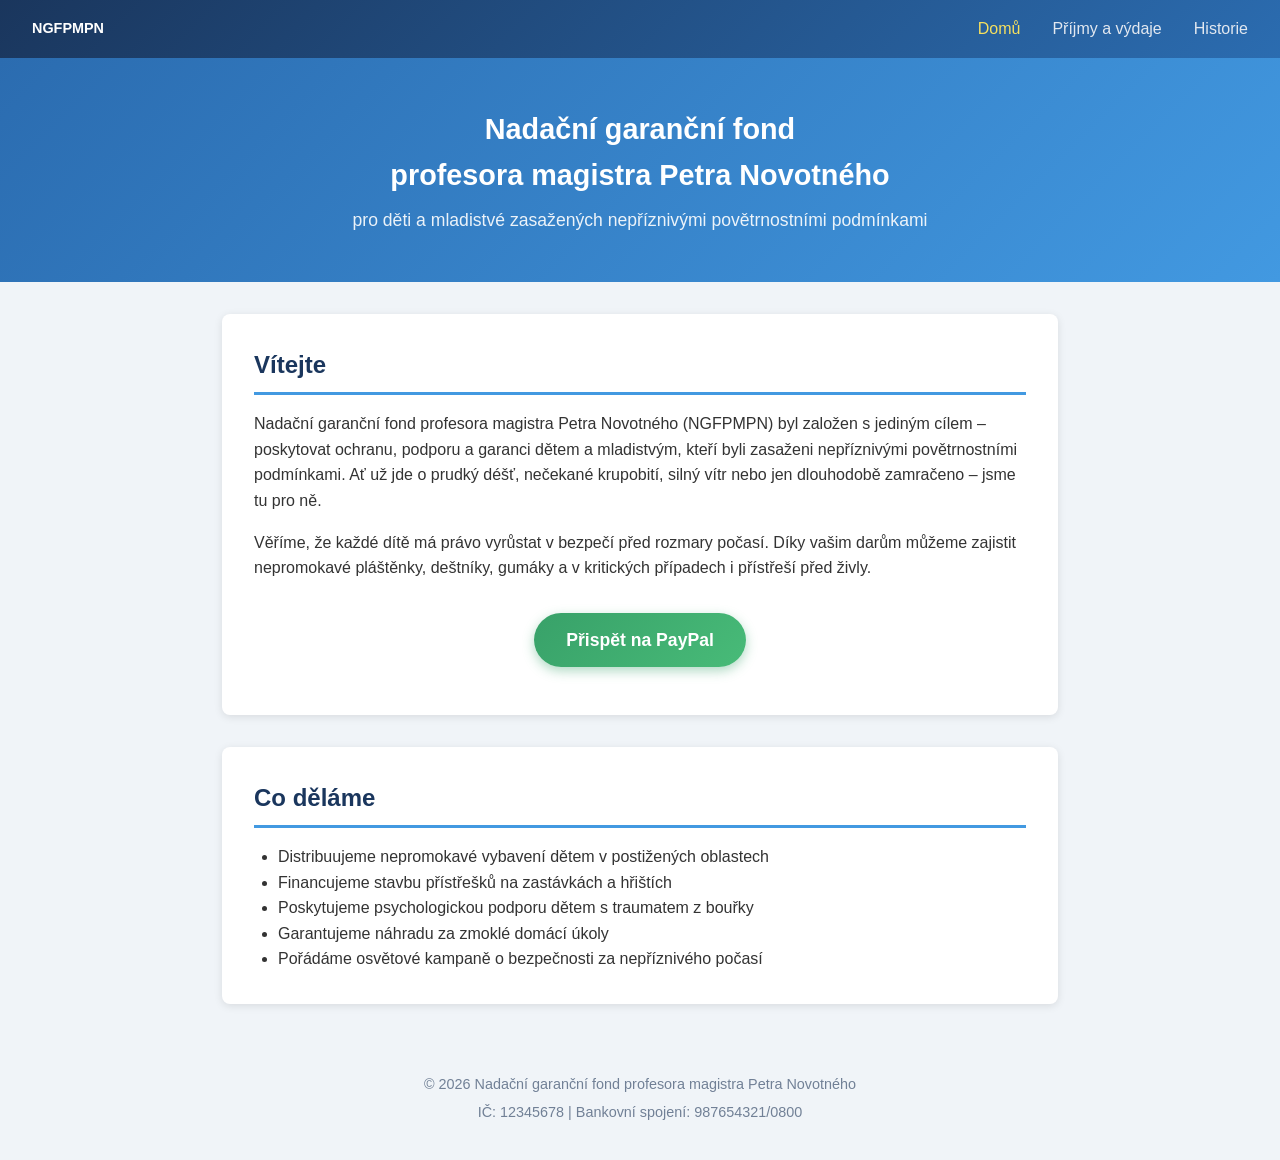
==== index.html @ 6a0fbd6d "first commit" ====
<!DOCTYPE html>
<html lang="cs">
<head>
    <meta charset="UTF-8">
    <meta name="viewport" content="width=device-width, initial-scale=1.0">
    <title>NGFPMPN – Nadační garanční fond prof. magistra Petra Novotného</title>
    <link rel="stylesheet" href="styles.css">
</head>
<body>
    <nav>
        <div class="logo">NGFPMPN</div>
        <ul>
            <li><a href="index.html" class="active">Domů</a></li>
            <li><a href="prijmy.html">Příjmy a výdaje</a></li>
            <li><a href="historie.html">Historie</a></li>
        </ul>
    </nav>

    <div class="banner">
        <h1>Nadační garanční fond<br>profesora magistra Petra Novotného</h1>
        <p>pro děti a mladistvé zasažených nepříznivými povětrnostními podmínkami</p>
    </div>

    <div class="content">
        <div class="card">
            <h2>Vítejte</h2>
            <p>
                Nadační garanční fond profesora magistra Petra Novotného (NGFPMPN) byl založen s jediným cílem –
                poskytovat ochranu, podporu a garanci dětem a mladistvým, kteří byli zasaženi nepříznivými
                povětrnostními podmínkami. Ať už jde o prudký déšť, nečekané krupobití, silný vítr nebo
                jen dlouhodobě zamračeno – jsme tu pro ně.
            </p>
            <p>
                Věříme, že každé dítě má právo vyrůstat v bezpečí před rozmary počasí. Díky vašim darům
                můžeme zajistit nepromokavé pláštěnky, deštníky, gumáky a v kritických případech i
                přístřeší před živly.
            </p>
            <p style="text-align: center; margin-top: 2rem;">
                <a href="https://www.paypal.com/donate" target="_blank" class="btn">Přispět na PayPal</a>
            </p>
        </div>

        <div class="card">
            <h2>Co děláme</h2>
            <ul style="margin-left: 1.5rem;">
                <li>Distribuujeme nepromokavé vybavení dětem v postižených oblastech</li>
                <li>Financujeme stavbu přístřešků na zastávkách a hřištích</li>
                <li>Poskytujeme psychologickou podporu dětem s traumatem z bouřky</li>
                <li>Garantujeme náhradu za zmoklé domácí úkoly</li>
                <li>Pořádáme osvětové kampaně o bezpečnosti za nepříznivého počasí</li>
            </ul>
        </div>
    </div>

    <footer>
        <p>&copy; 2026 Nadační garanční fond profesora magistra Petra Novotného</p>
        <p>IČ: 12345678 | Bankovní spojení: 987654321/0800</p>
    </footer>
</body>
</html>
---- styles.css ----
* {
    margin: 0;
    padding: 0;
    box-sizing: border-box;
}

body {
    font-family: 'Segoe UI', Tahoma, Geneva, Verdana, sans-serif;
    background: #f0f4f8;
    color: #333;
    line-height: 1.6;
}

nav {
    background: linear-gradient(135deg, #1a365d, #2b6cb0);
    padding: 1rem 2rem;
    display: flex;
    justify-content: space-between;
    align-items: center;
    box-shadow: 0 2px 10px rgba(0,0,0,0.2);
}

nav .logo {
    color: #fff;
    font-size: 0.9rem;
    font-weight: 700;
    max-width: 400px;
}

nav ul {
    list-style: none;
    display: flex;
    gap: 2rem;
}

nav ul li a {
    color: #e2e8f0;
    text-decoration: none;
    font-weight: 500;
    transition: color 0.2s;
}

nav ul li a:hover,
nav ul li a.active {
    color: #f6e05e;
}

.banner {
    background: linear-gradient(135deg, #2b6cb0, #4299e1);
    color: #fff;
    padding: 3rem 2rem;
    text-align: center;
}

.banner h1 {
    font-size: 1.8rem;
    margin-bottom: 0.5rem;
}

.banner p {
    font-size: 1.1rem;
    opacity: 0.9;
}

.content {
    max-width: 900px;
    margin: 2rem auto;
    padding: 0 2rem;
}

.card {
    background: #fff;
    border-radius: 8px;
    padding: 2rem;
    box-shadow: 0 2px 8px rgba(0,0,0,0.1);
    margin-bottom: 2rem;
}

.card h2 {
    color: #1a365d;
    margin-bottom: 1rem;
    border-bottom: 3px solid #4299e1;
    padding-bottom: 0.5rem;
}

.card p {
    margin-bottom: 1rem;
}

.btn {
    display: inline-block;
    background: linear-gradient(135deg, #38a169, #48bb78);
    color: #fff;
    padding: 0.8rem 2rem;
    border-radius: 50px;
    text-decoration: none;
    font-weight: 700;
    font-size: 1.1rem;
    transition: transform 0.2s, box-shadow 0.2s;
    box-shadow: 0 4px 12px rgba(56, 161, 105, 0.4);
}

.btn:hover {
    transform: translateY(-2px);
    box-shadow: 0 6px 20px rgba(56, 161, 105, 0.5);
}

table {
    width: 100%;
    border-collapse: collapse;
    margin: 1rem 0;
}

table th,
table td {
    padding: 0.75rem 1rem;
    text-align: left;
    border-bottom: 1px solid #e2e8f0;
}

table th {
    background: #edf2f7;
    color: #1a365d;
    font-weight: 600;
}

table tr:hover {
    background: #f7fafc;
}

.amount-positive {
    color: #38a169;
    font-weight: 600;
}

.amount-negative {
    color: #e53e3e;
    font-weight: 600;
}

footer {
    text-align: center;
    padding: 2rem;
    color: #718096;
    font-size: 0.9rem;
}

footer p {
    margin: 0.3rem 0;
}
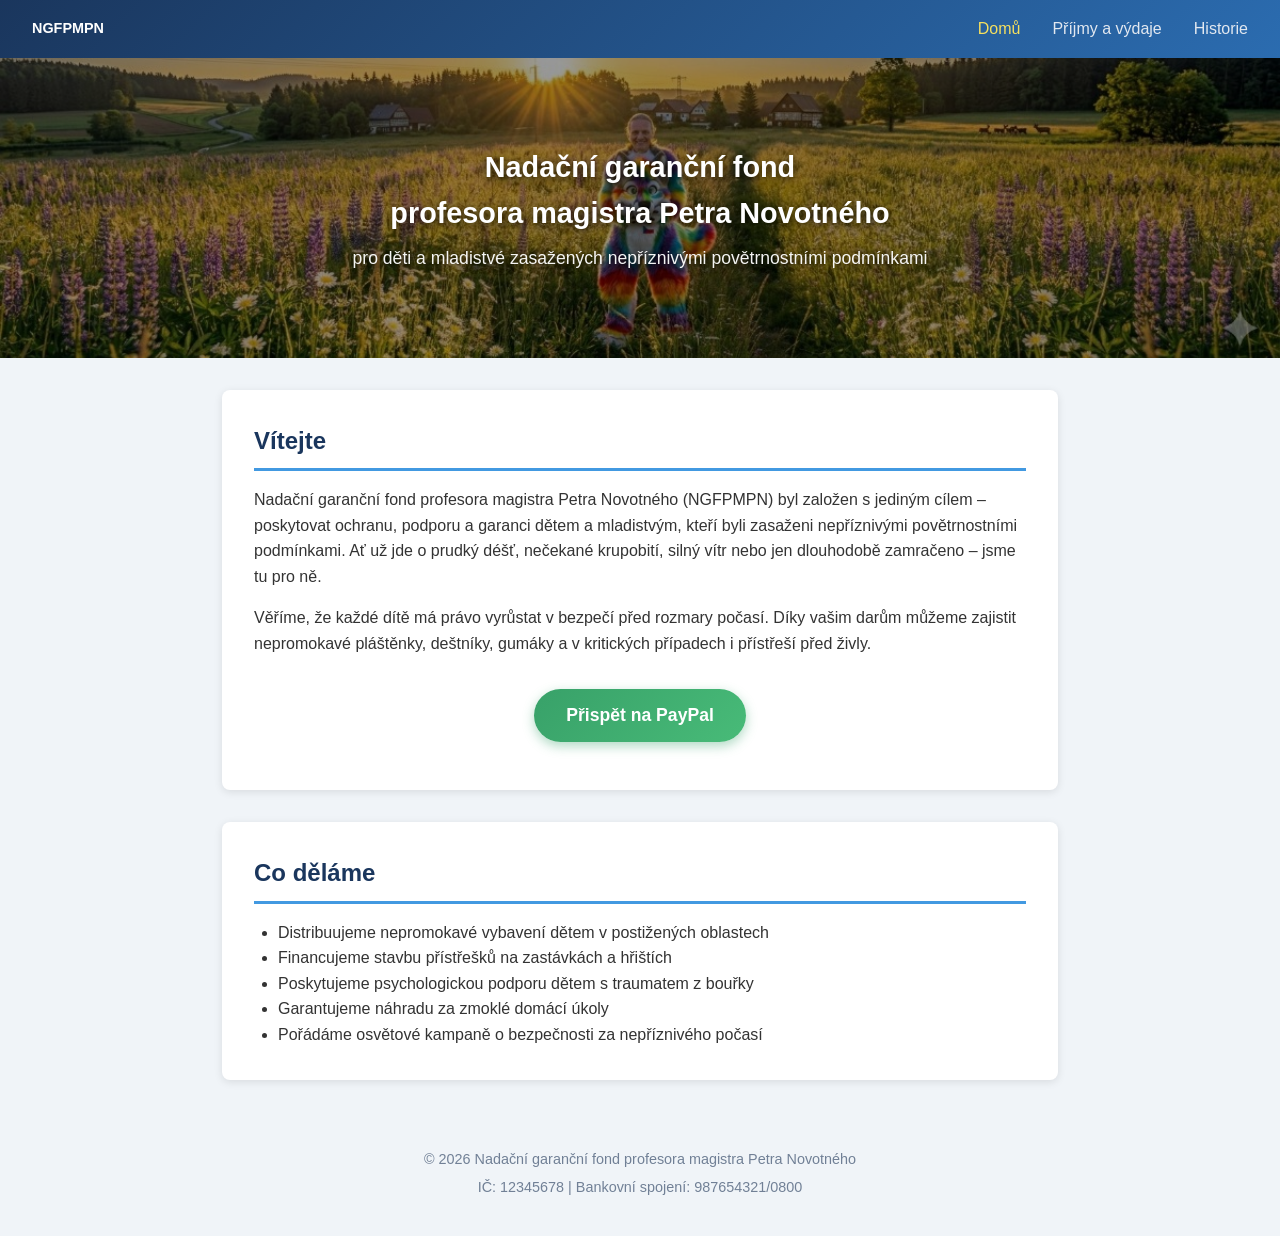
==== commit 500fc8bd: "init content management and local storage for NGFPMPN" ====
--- a/index.html
+++ b/index.html
@@ -8,7 +8,7 @@
 </head>
 <body>
     <nav>
-        <div class="logo">NGFPMPN</div>
+        <div class="logo" data-content="logo">NGFPMPN</div>
         <ul>
             <li><a href="index.html" class="active">Domů</a></li>
             <li><a href="prijmy.html">Příjmy a výdaje</a></li>
@@ -17,32 +17,28 @@
     </nav>
 
     <div class="banner">
-        <h1>Nadační garanční fond<br>profesora magistra Petra Novotného</h1>
-        <p>pro děti a mladistvé zasažených nepříznivými povětrnostními podmínkami</p>
+        <img src="banner.jpg" alt="Nadační garanční fond Petra Novotného" width="1200" height="300">
+        <div class="banner-text">
+            <h1>Nadační garanční fond<br>profesora magistra Petra Novotného</h1>
+            <p>pro děti a mladistvé zasažených nepříznivými povětrnostními podmínkami</p>
+        </div>
     </div>
 
     <div class="content">
         <div class="card">
-            <h2>Vítejte</h2>
-            <p>
-                Nadační garanční fond profesora magistra Petra Novotného (NGFPMPN) byl založen s jediným cílem –
-                poskytovat ochranu, podporu a garanci dětem a mladistvým, kteří byli zasaženi nepříznivými
-                povětrnostními podmínkami. Ať už jde o prudký déšť, nečekané krupobití, silný vítr nebo
-                jen dlouhodobě zamračeno – jsme tu pro ně.
-            </p>
-            <p>
-                Věříme, že každé dítě má právo vyrůstat v bezpečí před rozmary počasí. Díky vašim darům
-                můžeme zajistit nepromokavé pláštěnky, deštníky, gumáky a v kritických případech i
-                přístřeší před živly.
-            </p>
+            <h2 id="welcome-title">Vítejte</h2>
+            <div id="welcome-paragraphs">
+                <p>Nadační garanční fond profesora magistra Petra Novotného (NGFPMPN) byl založen s jediným cílem – poskytovat ochranu, podporu a garanci dětem a mladistvým, kteří byli zasaženi nepříznivými povětrnostními podmínkami. Ať už jde o prudký déšť, nečekané krupobití, silný vítr nebo jen dlouhodobě zamračeno – jsme tu pro ně.</p>
+                <p>Věříme, že každé dítě má právo vyrůstat v bezpečí před rozmary počasí. Díky vašim darům můžeme zajistit nepromokavé pláštěnky, deštníky, gumáky a v kritických případech i přístřeší před živly.</p>
+            </div>
             <p style="text-align: center; margin-top: 2rem;">
-                <a href="https://www.paypal.com/donate" target="_blank" class="btn">Přispět na PayPal</a>
+                <a href="https://www.paypal.com/donate" target="_blank" class="btn" data-content="paypal">Přispět na PayPal</a>
             </p>
         </div>
 
         <div class="card">
-            <h2>Co děláme</h2>
-            <ul style="margin-left: 1.5rem;">
+            <h2 id="whatwedo-title">Co děláme</h2>
+            <ul style="margin-left: 1.5rem;" id="whatwedo-items">
                 <li>Distribuujeme nepromokavé vybavení dětem v postižených oblastech</li>
                 <li>Financujeme stavbu přístřešků na zastávkách a hřištích</li>
                 <li>Poskytujeme psychologickou podporu dětem s traumatem z bouřky</li>
@@ -53,8 +49,10 @@
     </div>
 
     <footer>
-        <p>&copy; 2026 Nadační garanční fond profesora magistra Petra Novotného</p>
-        <p>IČ: 12345678 | Bankovní spojení: 987654321/0800</p>
+        <p>&copy; 2026 <span data-content="foundation-name">Nadační garanční fond profesora magistra Petra Novotného</span></p>
+        <p><span data-content="ic">IČ: 12345678</span> | <span data-content="bank">Bankovní spojení: 987654321/0800</span></p>
     </footer>
+
+    <script src="content.js"></script>
 </body>
 </html>
--- a/styles.css
+++ b/styles.css
@@ -46,20 +46,49 @@
 }
 
 .banner {
+    position: relative;
+    width: 100%;
+    height: 300px;
+    overflow: hidden;
     background: linear-gradient(135deg, #2b6cb0, #4299e1);
-    color: #fff;
-    padding: 3rem 2rem;
-    text-align: center;
 }
 
-.banner h1 {
+.banner::after {
+    content: '';
+    position: absolute;
+    inset: 0;
+    background: rgba(0, 0, 0, 0.4);
+    z-index: 1;
+    pointer-events: none;
+}
+
+.banner img {
+    width: 100%;
+    height: 100%;
+    object-fit: cover;
+    display: block;
+}
+
+.banner .banner-text {
+    position: absolute;
+    top: 50%;
+    left: 50%;
+    transform: translate(-50%, -50%);
+    text-align: center;
+    color: #fff;
+    text-shadow: 0 2px 8px rgba(0, 0, 0, 0.8);
+    width: 90%;
+    z-index: 2;
+}
+
+.banner .banner-text h1 {
     font-size: 1.8rem;
     margin-bottom: 0.5rem;
 }
 
-.banner p {
+.banner .banner-text p {
     font-size: 1.1rem;
-    opacity: 0.9;
+    opacity: 0.95;
 }
 
 .content {
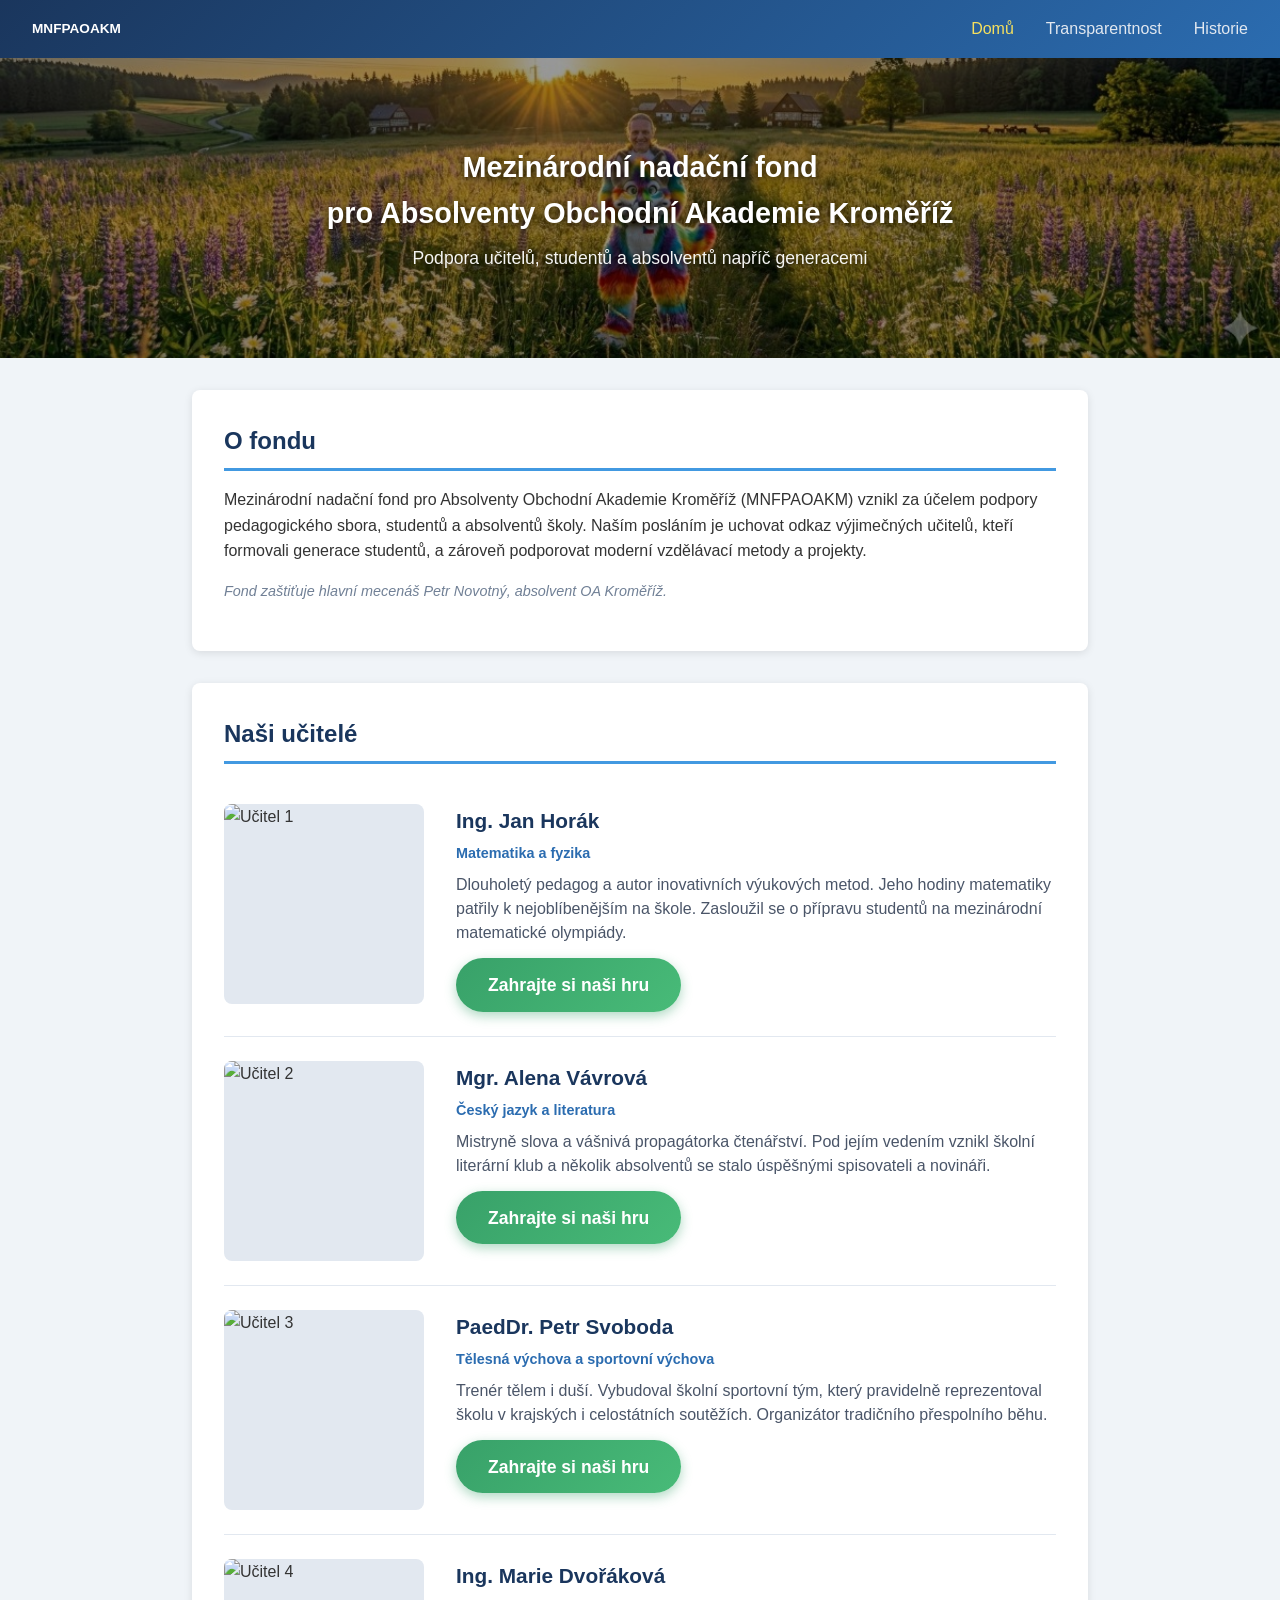
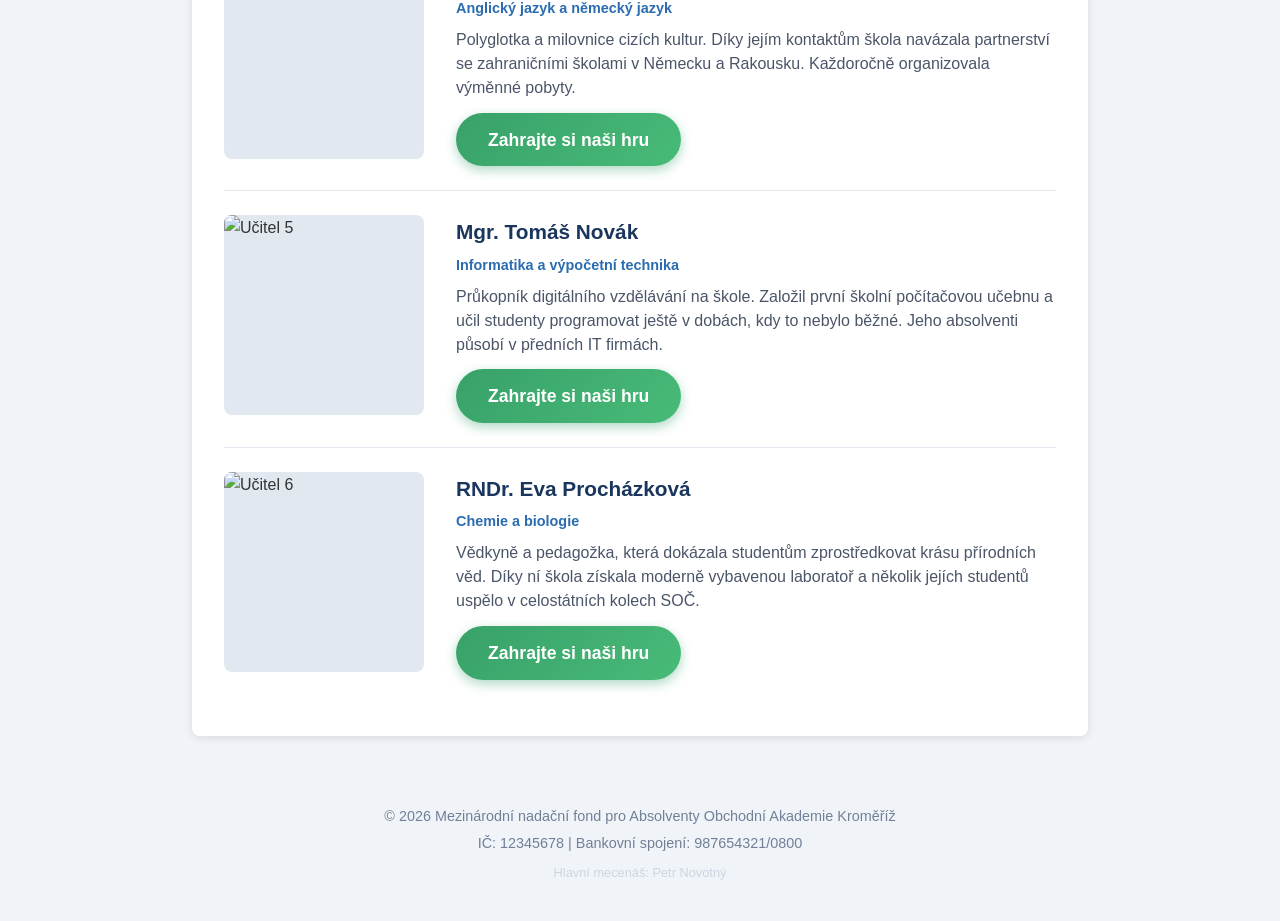
==== commit a8838a77: "Refactor website content and structure for MNFPAOAKM" ====
--- a/index.html
+++ b/index.html
@@ -3,56 +3,115 @@
 <head>
     <meta charset="UTF-8">
     <meta name="viewport" content="width=device-width, initial-scale=1.0">
-    <title>NGFPMPN – Nadační garanční fond prof. magistra Petra Novotného</title>
+    <title>MNFPAOAKM – Mezinárodní nadační fond pro Absolventy OA Kroměříž</title>
     <link rel="stylesheet" href="styles.css">
 </head>
 <body>
     <nav>
-        <div class="logo" data-content="logo">NGFPMPN</div>
+        <div class="logo">MNFPAOAKM</div>
         <ul>
             <li><a href="index.html" class="active">Domů</a></li>
-            <li><a href="prijmy.html">Příjmy a výdaje</a></li>
+            <li><a href="prijmy.html">Transparentnost</a></li>
             <li><a href="historie.html">Historie</a></li>
         </ul>
     </nav>
 
     <div class="banner">
-        <img src="banner.jpg" alt="Nadační garanční fond Petra Novotného" width="1200" height="300">
+        <img src="banner.jpg" alt="MNFPAOAKM" width="1200" height="300">
         <div class="banner-text">
-            <h1>Nadační garanční fond<br>profesora magistra Petra Novotného</h1>
-            <p>pro děti a mladistvé zasažených nepříznivými povětrnostními podmínkami</p>
+            <h1>Mezinárodní nadační fond<br>pro Absolventy Obchodní Akademie Kroměříž</h1>
+            <p>Podpora učitelů, studentů a absolventů napříč generacemi</p>
         </div>
     </div>
 
     <div class="content">
         <div class="card">
-            <h2 id="welcome-title">Vítejte</h2>
-            <div id="welcome-paragraphs">
-                <p>Nadační garanční fond profesora magistra Petra Novotného (NGFPMPN) byl založen s jediným cílem – poskytovat ochranu, podporu a garanci dětem a mladistvým, kteří byli zasaženi nepříznivými povětrnostními podmínkami. Ať už jde o prudký déšť, nečekané krupobití, silný vítr nebo jen dlouhodobě zamračeno – jsme tu pro ně.</p>
-                <p>Věříme, že každé dítě má právo vyrůstat v bezpečí před rozmary počasí. Díky vašim darům můžeme zajistit nepromokavé pláštěnky, deštníky, gumáky a v kritických případech i přístřeší před živly.</p>
-            </div>
-            <p style="text-align: center; margin-top: 2rem;">
-                <a href="https://www.paypal.com/donate" target="_blank" class="btn" data-content="paypal">Přispět na PayPal</a>
-            </p>
+            <h2>O fondu</h2>
+            <p>Mezinárodní nadační fond pro Absolventy Obchodní Akademie Kroměříž (MNFPAOAKM) vznikl za účelem podpory pedagogického sbora, studentů a absolventů školy. Naším posláním je uchovat odkaz výjimečných učitelů, kteří formovali generace studentů, a zároveň podporovat moderní vzdělávací metody a projekty.</p>
+            <p style="color: #718096; font-size: 0.9rem; font-style: italic; margin-top: 0.5rem;">Fond zaštiťuje hlavní mecenáš Petr Novotný, absolvent OA Kroměříž.</p>
         </div>
 
         <div class="card">
-            <h2 id="whatwedo-title">Co děláme</h2>
-            <ul style="margin-left: 1.5rem;" id="whatwedo-items">
-                <li>Distribuujeme nepromokavé vybavení dětem v postižených oblastech</li>
-                <li>Financujeme stavbu přístřešků na zastávkách a hřištích</li>
-                <li>Poskytujeme psychologickou podporu dětem s traumatem z bouřky</li>
-                <li>Garantujeme náhradu za zmoklé domácí úkoly</li>
-                <li>Pořádáme osvětové kampaně o bezpečnosti za nepříznivého počasí</li>
-            </ul>
+            <h2>Naši učitelé</h2>
+
+            <div class="teacher">
+                <div class="teacher-photo">
+                    <img src="foto1.jpg" alt="Učitel 1">
+                </div>
+                <div class="teacher-info">
+                    <h3>Ing. Jan Horák</h3>
+                    <div class="subject">Matematika a fyzika</div>
+                    <p>Dlouholetý pedagog a autor inovativních výukových metod. Jeho hodiny matematiky patřily k nejoblíbenějším na škole. Zasloužil se o přípravu studentů na mezinárodní matematické olympiády.</p>
+                    <a href="hra/index.html?ucitel=1" class="btn">Zahrajte si naši hru</a>
+                </div>
+            </div>
+
+            <div class="teacher">
+                <div class="teacher-photo">
+                    <img src="foto2.jpg" alt="Učitel 2">
+                </div>
+                <div class="teacher-info">
+                    <h3>Mgr. Alena Vávrová</h3>
+                    <div class="subject">Český jazyk a literatura</div>
+                    <p>Mistryně slova a vášnivá propagátorka čtenářství. Pod jejím vedením vznikl školní literární klub a několik absolventů se stalo úspěšnými spisovateli a novináři.</p>
+                    <a href="hra/index.html?ucitel=2" class="btn">Zahrajte si naši hru</a>
+                </div>
+            </div>
+
+            <div class="teacher">
+                <div class="teacher-photo">
+                    <img src="foto3.jpg" alt="Učitel 3">
+                </div>
+                <div class="teacher-info">
+                    <h3>PaedDr. Petr Svoboda</h3>
+                    <div class="subject">Tělesná výchova a sportovní výchova</div>
+                    <p>Trenér tělem i duší. Vybudoval školní sportovní tým, který pravidelně reprezentoval školu v krajských i celostátních soutěžích. Organizátor tradičního přespolního běhu.</p>
+                    <a href="hra/index.html?ucitel=3" class="btn">Zahrajte si naši hru</a>
+                </div>
+            </div>
+
+            <div class="teacher">
+                <div class="teacher-photo">
+                    <img src="foto4.jpg" alt="Učitel 4">
+                </div>
+                <div class="teacher-info">
+                    <h3>Ing. Marie Dvořáková</h3>
+                    <div class="subject">Anglický jazyk a německý jazyk</div>
+                    <p>Polyglotka a milovnice cizích kultur. Díky jejím kontaktům škola navázala partnerství se zahraničními školami v Německu a Rakousku. Každoročně organizovala výměnné pobyty.</p>
+                    <a href="hra/index.html?ucitel=4" class="btn">Zahrajte si naši hru</a>
+                </div>
+            </div>
+
+            <div class="teacher">
+                <div class="teacher-photo">
+                    <img src="foto5.jpg" alt="Učitel 5">
+                </div>
+                <div class="teacher-info">
+                    <h3>Mgr. Tomáš Novák</h3>
+                    <div class="subject">Informatika a výpočetní technika</div>
+                    <p>Průkopník digitálního vzdělávání na škole. Založil první školní počítačovou učebnu a učil studenty programovat ještě v dobách, kdy to nebylo běžné. Jeho absolventi působí v předních IT firmách.</p>
+                    <a href="hra/index.html?ucitel=5" class="btn">Zahrajte si naši hru</a>
+                </div>
+            </div>
+
+            <div class="teacher">
+                <div class="teacher-photo">
+                    <img src="foto6.jpg" alt="Učitel 6">
+                </div>
+                <div class="teacher-info">
+                    <h3>RNDr. Eva Procházková</h3>
+                    <div class="subject">Chemie a biologie</div>
+                    <p>Vědkyně a pedagožka, která dokázala studentům zprostředkovat krásu přírodních věd. Díky ní škola získala moderně vybavenou laboratoř a několik jejích studentů uspělo v celostátních kolech SOČ.</p>
+                    <a href="hra/index.html?ucitel=6" class="btn">Zahrajte si naši hru</a>
+                </div>
+            </div>
         </div>
     </div>
 
     <footer>
-        <p>&copy; 2026 <span data-content="foundation-name">Nadační garanční fond profesora magistra Petra Novotného</span></p>
-        <p><span data-content="ic">IČ: 12345678</span> | <span data-content="bank">Bankovní spojení: 987654321/0800</span></p>
+        <p>&copy; 2026 Mezinárodní nadační fond pro Absolventy Obchodní Akademie Kroměříž</p>
+        <p>IČ: 12345678 | Bankovní spojení: 987654321/0800</p>
+        <p style="color: #cbd5e0; font-size: 0.8rem; margin-top: 0.5rem;">Hlavní mecenáš: Petr Novotný</p>
     </footer>
-
-    <script src="content.js"></script>
 </body>
 </html>
--- a/styles.css
+++ b/styles.css
@@ -22,9 +22,9 @@
 
 nav .logo {
     color: #fff;
-    font-size: 0.9rem;
+    font-size: 0.85rem;
     font-weight: 700;
-    max-width: 400px;
+    max-width: 300px;
 }
 
 nav ul {
@@ -92,7 +92,7 @@
 }
 
 .content {
-    max-width: 900px;
+    max-width: 960px;
     margin: 2rem auto;
     padding: 0 2rem;
 }
@@ -127,6 +127,8 @@
     font-size: 1.1rem;
     transition: transform 0.2s, box-shadow 0.2s;
     box-shadow: 0 4px 12px rgba(56, 161, 105, 0.4);
+    border: none;
+    cursor: pointer;
 }
 
 .btn:hover {
@@ -177,3 +179,67 @@
 footer p {
     margin: 0.3rem 0;
 }
+
+.teacher {
+    display: flex;
+    gap: 2rem;
+    align-items: flex-start;
+    padding: 1.5rem 0;
+    border-bottom: 1px solid #e2e8f0;
+}
+
+.teacher:last-child {
+    border-bottom: none;
+}
+
+.teacher-photo {
+    width: 200px;
+    height: 200px;
+    flex-shrink: 0;
+    border-radius: 8px;
+    overflow: hidden;
+    background: #e2e8f0;
+}
+
+.teacher-photo img {
+    width: 100%;
+    height: 100%;
+    object-fit: cover;
+    display: block;
+}
+
+.teacher-info {
+    flex: 1;
+    min-width: 0;
+}
+
+.teacher-info h3 {
+    color: #1a365d;
+    font-size: 1.3rem;
+    margin-bottom: 0.3rem;
+}
+
+.teacher-info .subject {
+    color: #2b6cb0;
+    font-weight: 600;
+    font-size: 0.9rem;
+    margin-bottom: 0.5rem;
+}
+
+.teacher-info p {
+    color: #4a5568;
+    margin-bottom: 0.8rem;
+    line-height: 1.5;
+}
+
+@media (max-width: 600px) {
+    .teacher {
+        flex-direction: column;
+        align-items: center;
+        text-align: center;
+    }
+    .teacher-photo {
+        width: 150px;
+        height: 150px;
+    }
+}
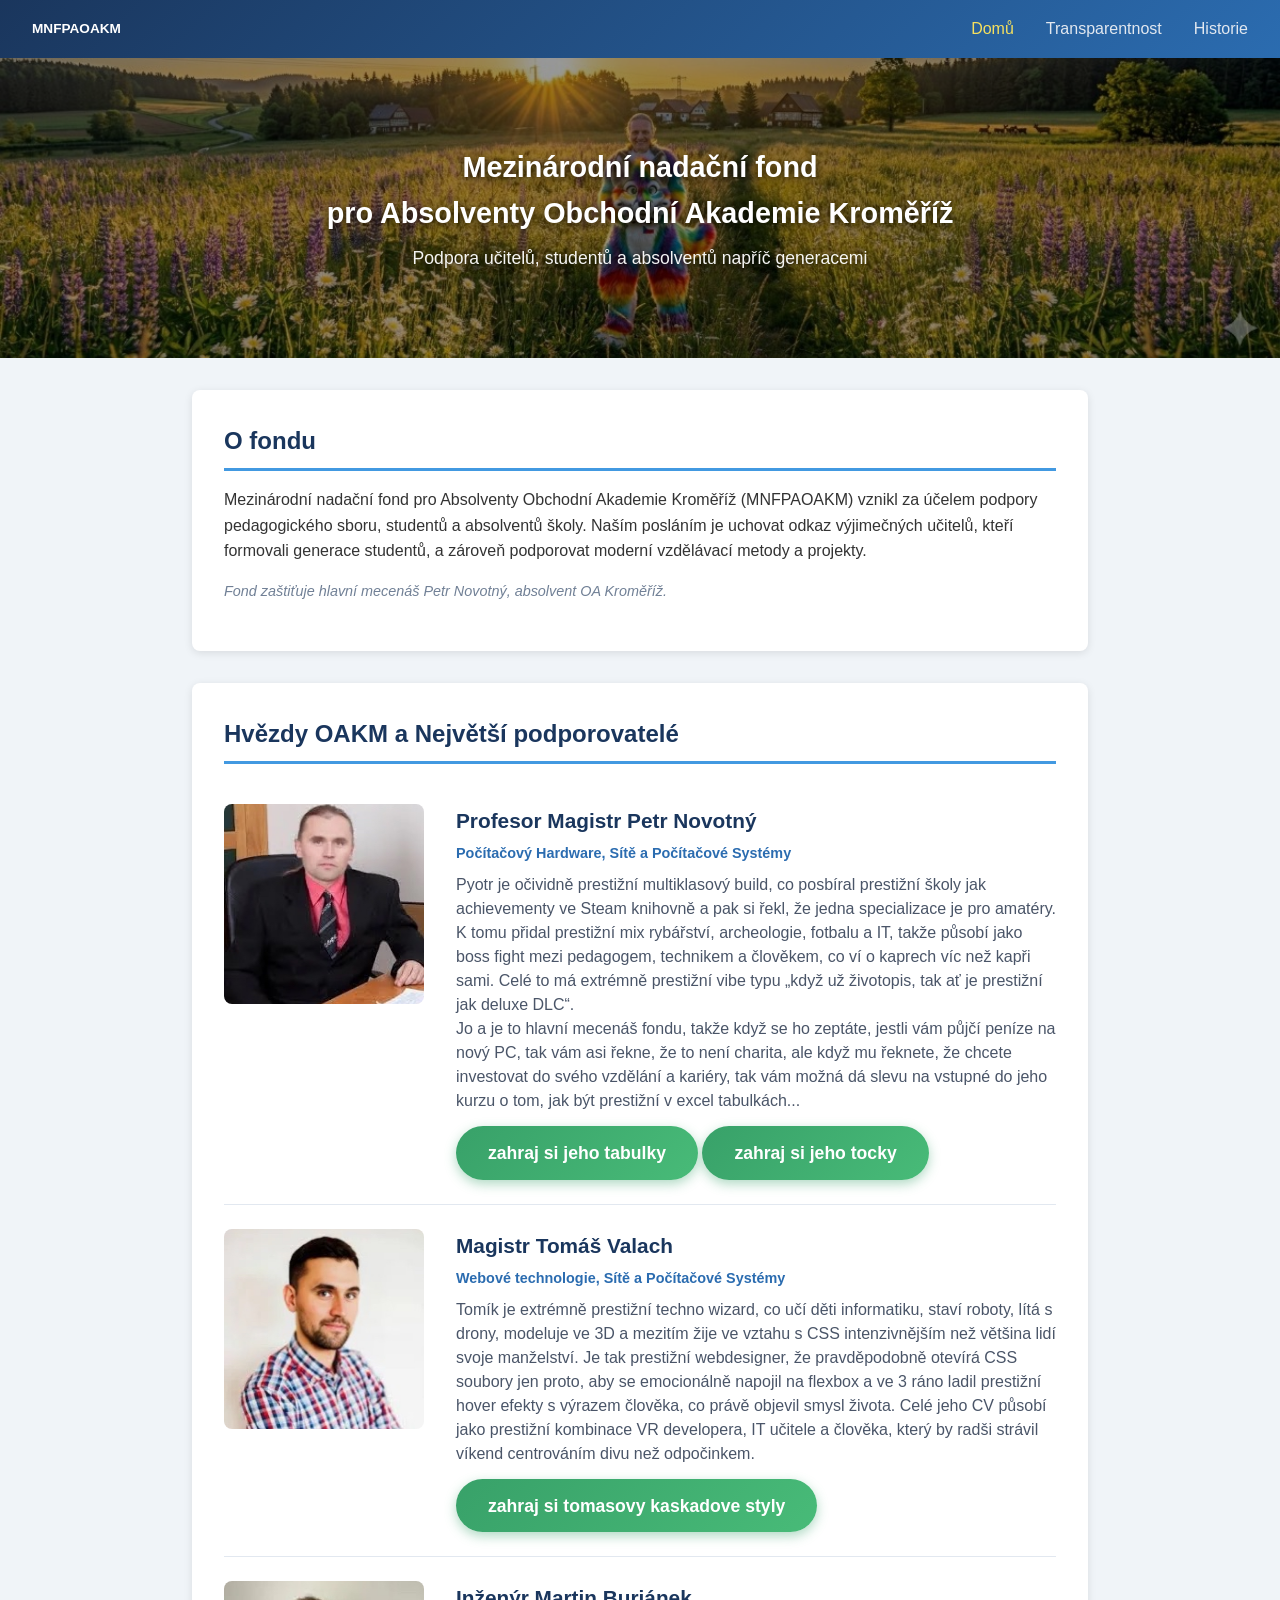
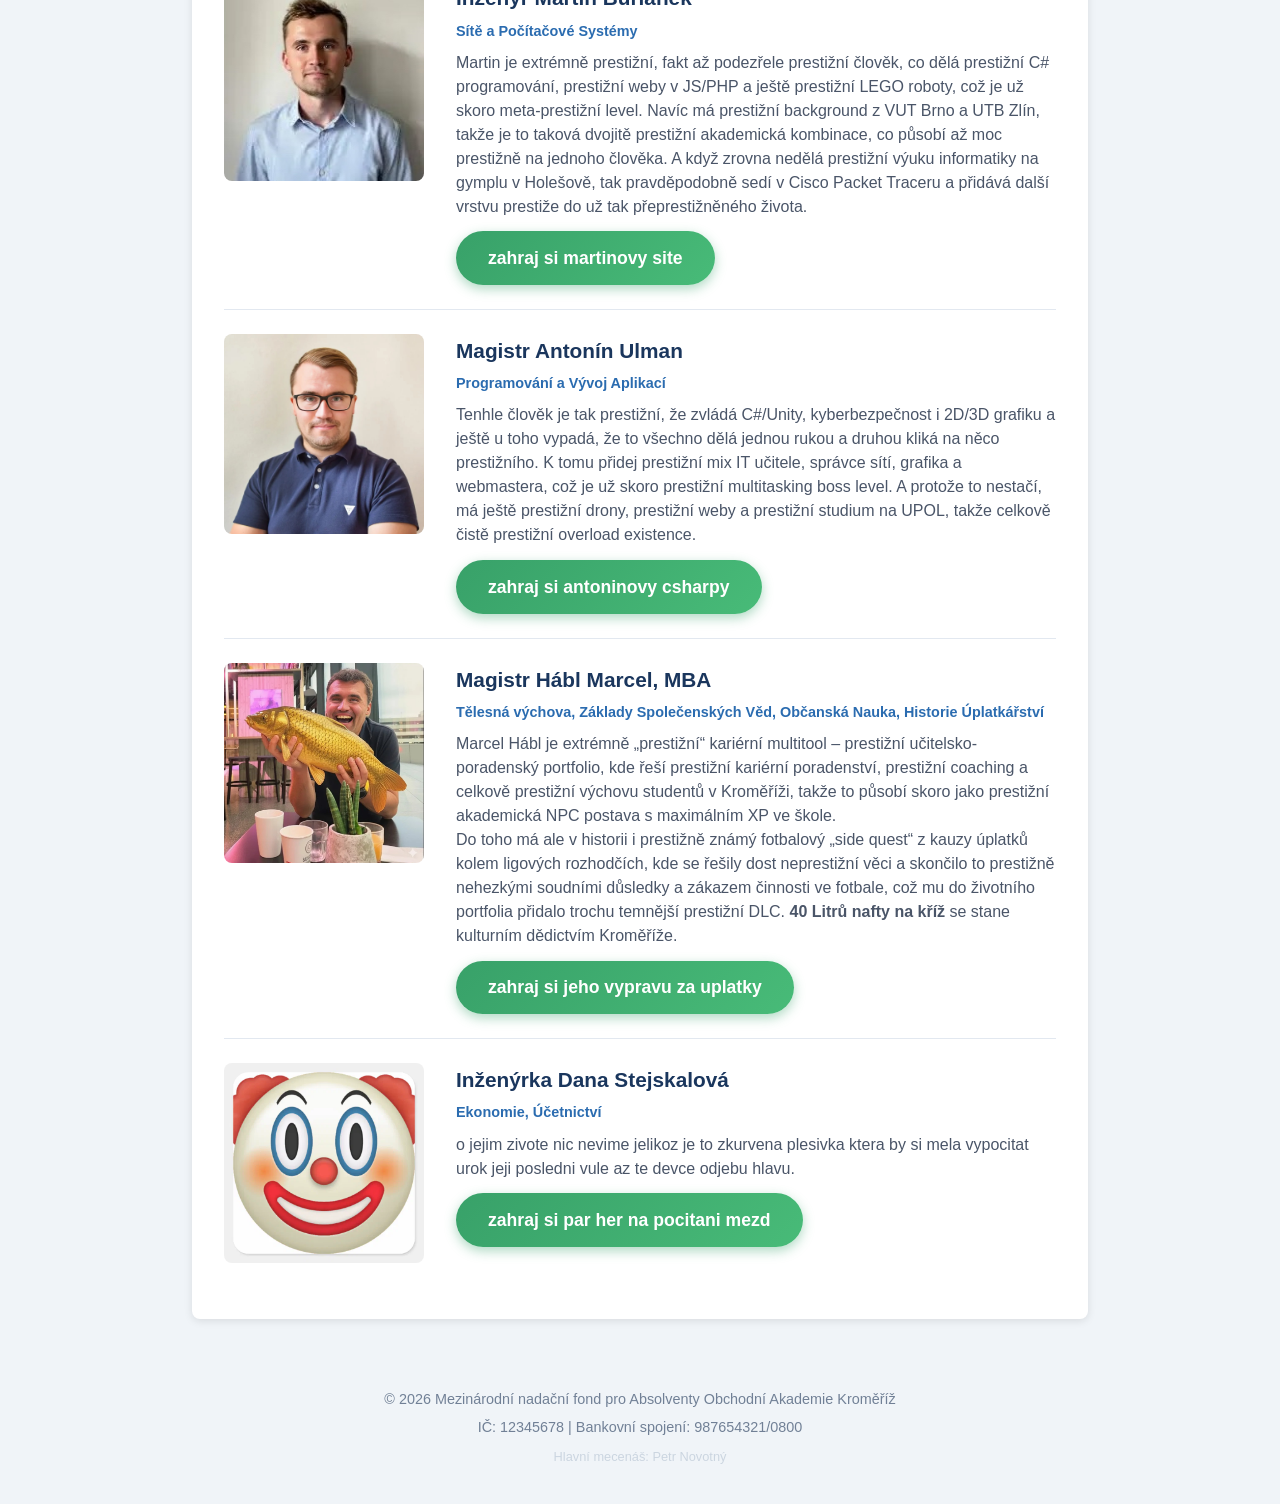
==== commit f15d51d4: "Refactor index content for the teachers" ====
--- a/index.html
+++ b/index.html
@@ -1,117 +1,208 @@
-<!DOCTYPE html>
+<!doctype html>
 <html lang="cs">
-<head>
-    <meta charset="UTF-8">
-    <meta name="viewport" content="width=device-width, initial-scale=1.0">
-    <title>MNFPAOAKM – Mezinárodní nadační fond pro Absolventy OA Kroměříž</title>
-    <link rel="stylesheet" href="styles.css">
-</head>
-<body>
+  <head>
+    <meta charset="UTF-8" />
+    <meta name="viewport" content="width=device-width, initial-scale=1.0" />
+    <title>
+      MNFPAOAKM – Mezinárodní nadační fond pro Absolventy OA Kroměříž
+    </title>
+    <link rel="stylesheet" href="styles.css" />
+  </head>
+  <body>
     <nav>
-        <div class="logo">MNFPAOAKM</div>
-        <ul>
-            <li><a href="index.html" class="active">Domů</a></li>
-            <li><a href="prijmy.html">Transparentnost</a></li>
-            <li><a href="historie.html">Historie</a></li>
-        </ul>
+      <div class="logo">MNFPAOAKM</div>
+      <ul>
+        <li><a href="index.html" class="active">Domů</a></li>
+        <li><a href="prijmy.html">Transparentnost</a></li>
+        <li><a href="historie.html">Historie</a></li>
+      </ul>
     </nav>
 
     <div class="banner">
-        <img src="banner.jpg" alt="MNFPAOAKM" width="1200" height="300">
-        <div class="banner-text">
-            <h1>Mezinárodní nadační fond<br>pro Absolventy Obchodní Akademie Kroměříž</h1>
-            <p>Podpora učitelů, studentů a absolventů napříč generacemi</p>
-        </div>
+      <img src="banner.jpg" alt="MNFPAOAKM" width="1200" height="300" />
+      <div class="banner-text">
+        <h1>
+          Mezinárodní nadační fond <br />
+          pro Absolventy Obchodní Akademie Kroměříž
+        </h1>
+        <p>Podpora učitelů, studentů a absolventů napříč generacemi</p>
+      </div>
     </div>
 
     <div class="content">
-        <div class="card">
-            <h2>O fondu</h2>
-            <p>Mezinárodní nadační fond pro Absolventy Obchodní Akademie Kroměříž (MNFPAOAKM) vznikl za účelem podpory pedagogického sbora, studentů a absolventů školy. Naším posláním je uchovat odkaz výjimečných učitelů, kteří formovali generace studentů, a zároveň podporovat moderní vzdělávací metody a projekty.</p>
-            <p style="color: #718096; font-size: 0.9rem; font-style: italic; margin-top: 0.5rem;">Fond zaštiťuje hlavní mecenáš Petr Novotný, absolvent OA Kroměříž.</p>
-        </div>
-
-        <div class="card">
-            <h2>Naši učitelé</h2>
-
-            <div class="teacher">
-                <div class="teacher-photo">
-                    <img src="foto1.jpg" alt="Učitel 1">
-                </div>
-                <div class="teacher-info">
-                    <h3>Ing. Jan Horák</h3>
-                    <div class="subject">Matematika a fyzika</div>
-                    <p>Dlouholetý pedagog a autor inovativních výukových metod. Jeho hodiny matematiky patřily k nejoblíbenějším na škole. Zasloužil se o přípravu studentů na mezinárodní matematické olympiády.</p>
-                    <a href="hra/index.html?ucitel=1" class="btn">Zahrajte si naši hru</a>
-                </div>
+      <div class="card">
+        <h2>O fondu</h2>
+        <p>
+          Mezinárodní nadační fond pro Absolventy Obchodní Akademie Kroměříž
+          (MNFPAOAKM) vznikl za účelem podpory pedagogického sboru, studentů a
+          absolventů školy. Naším posláním je uchovat odkaz výjimečných učitelů,
+          kteří formovali generace studentů, a zároveň podporovat moderní
+          vzdělávací metody a projekty.
+        </p>
+        <p
+          style="
+            color: #718096;
+            font-size: 0.9rem;
+            font-style: italic;
+            margin-top: 0.5rem;
+          "
+        >
+          Fond zaštiťuje hlavní mecenáš Petr Novotný, absolvent OA Kroměříž.
+        </p>
+      </div>
+
+      <div class="card">
+        <h2>Hvězdy OAKM a Největší podporovatelé</h2>
+
+        <div class="teacher">
+          <div class="teacher-photo">
+            <img src="misc/pyotr.jpg" alt="pyotr" />
+          </div>
+          <div class="teacher-info">
+            <h3>Profesor Magistr Petr Novotný</h3>
+            <div class="subject">
+              Počítačový Hardware, Sítě a Počítačové Systémy
             </div>
-
-            <div class="teacher">
-                <div class="teacher-photo">
-                    <img src="foto2.jpg" alt="Učitel 2">
-                </div>
-                <div class="teacher-info">
-                    <h3>Mgr. Alena Vávrová</h3>
-                    <div class="subject">Český jazyk a literatura</div>
-                    <p>Mistryně slova a vášnivá propagátorka čtenářství. Pod jejím vedením vznikl školní literární klub a několik absolventů se stalo úspěšnými spisovateli a novináři.</p>
-                    <a href="hra/index.html?ucitel=2" class="btn">Zahrajte si naši hru</a>
-                </div>
+            <p>
+              Pyotr je očividně prestižní multiklasový build, co posbíral
+              prestižní školy jak achievementy ve Steam knihovně a pak si řekl,
+              že jedna specializace je pro amatéry. K tomu přidal prestižní mix
+              rybářství, archeologie, fotbalu a IT, takže působí jako boss fight
+              mezi pedagogem, technikem a člověkem, co ví o kaprech víc než
+              kapři sami. Celé to má extrémně prestižní vibe typu „když už
+              životopis, tak ať je prestižní jak deluxe DLC“.
+              <br />
+              Jo a je to hlavní mecenáš fondu, takže když se ho zeptáte, jestli
+              vám půjčí peníze na nový PC, tak vám asi řekne, že to není
+              charita, ale když mu řeknete, že chcete investovat do svého
+              vzdělání a kariéry, tak vám možná dá slevu na vstupné do jeho
+              kurzu o tom, jak být prestižní v excel tabulkách...
+            </p>
+            <a href="hra/index.html?ucitel=1" class="btn"
+              >zahraj si jeho tabulky</a
+            >
+            <a href="hra/index.html?ucitel=1" class="btn"
+              >zahraj si jeho tocky</a
+            >
+          </div>
+        </div>
+
+        <div class="teacher">
+          <div class="teacher-photo">
+            <img src="misc/tomuchalov.jpg" alt="kalach" />
+          </div>
+          <div class="teacher-info">
+            <h3>Magistr Tomáš Valach</h3>
+            <div class="subject">
+              Webové technologie, Sítě a Počítačové Systémy
             </div>
-
-            <div class="teacher">
-                <div class="teacher-photo">
-                    <img src="foto3.jpg" alt="Učitel 3">
-                </div>
-                <div class="teacher-info">
-                    <h3>PaedDr. Petr Svoboda</h3>
-                    <div class="subject">Tělesná výchova a sportovní výchova</div>
-                    <p>Trenér tělem i duší. Vybudoval školní sportovní tým, který pravidelně reprezentoval školu v krajských i celostátních soutěžích. Organizátor tradičního přespolního běhu.</p>
-                    <a href="hra/index.html?ucitel=3" class="btn">Zahrajte si naši hru</a>
-                </div>
-            </div>
-
-            <div class="teacher">
-                <div class="teacher-photo">
-                    <img src="foto4.jpg" alt="Učitel 4">
-                </div>
-                <div class="teacher-info">
-                    <h3>Ing. Marie Dvořáková</h3>
-                    <div class="subject">Anglický jazyk a německý jazyk</div>
-                    <p>Polyglotka a milovnice cizích kultur. Díky jejím kontaktům škola navázala partnerství se zahraničními školami v Německu a Rakousku. Každoročně organizovala výměnné pobyty.</p>
-                    <a href="hra/index.html?ucitel=4" class="btn">Zahrajte si naši hru</a>
-                </div>
-            </div>
-
-            <div class="teacher">
-                <div class="teacher-photo">
-                    <img src="foto5.jpg" alt="Učitel 5">
-                </div>
-                <div class="teacher-info">
-                    <h3>Mgr. Tomáš Novák</h3>
-                    <div class="subject">Informatika a výpočetní technika</div>
-                    <p>Průkopník digitálního vzdělávání na škole. Založil první školní počítačovou učebnu a učil studenty programovat ještě v dobách, kdy to nebylo běžné. Jeho absolventi působí v předních IT firmách.</p>
-                    <a href="hra/index.html?ucitel=5" class="btn">Zahrajte si naši hru</a>
-                </div>
-            </div>
-
-            <div class="teacher">
-                <div class="teacher-photo">
-                    <img src="foto6.jpg" alt="Učitel 6">
-                </div>
-                <div class="teacher-info">
-                    <h3>RNDr. Eva Procházková</h3>
-                    <div class="subject">Chemie a biologie</div>
-                    <p>Vědkyně a pedagožka, která dokázala studentům zprostředkovat krásu přírodních věd. Díky ní škola získala moderně vybavenou laboratoř a několik jejích studentů uspělo v celostátních kolech SOČ.</p>
-                    <a href="hra/index.html?ucitel=6" class="btn">Zahrajte si naši hru</a>
-                </div>
-            </div>
-        </div>
+            <p>
+              Tomík je extrémně prestižní techno wizard, co učí děti
+              informatiku, staví roboty, lítá s drony, modeluje ve 3D a mezitím
+              žije ve vztahu s CSS intenzivnějším než většina lidí svoje
+              manželství. Je tak prestižní webdesigner, že pravděpodobně otevírá
+              CSS soubory jen proto, aby se emocionálně napojil na flexbox a ve
+              3 ráno ladil prestižní hover efekty s výrazem člověka, co právě
+              objevil smysl života. Celé jeho CV působí jako prestižní kombinace
+              VR developera, IT učitele a člověka, který by radši strávil víkend
+              centrováním divu než odpočinkem.
+            </p>
+            <a href="hra/index.html?ucitel=2" class="btn"
+              >zahraj si tomasovy kaskadove styly</a
+            >
+          </div>
+        </div>
+
+        <div class="teacher">
+          <div class="teacher-photo">
+            <img src="misc/martan.jpg" alt="buzianek" />
+          </div>
+          <div class="teacher-info">
+            <h3>Inženýr Martin Buriánek</h3>
+            <div class="subject">Sítě a Počítačové Systémy</div>
+            <p>
+              Martin je extrémně prestižní, fakt až podezřele prestižní člověk,
+              co dělá prestižní C# programování, prestižní weby v JS/PHP a ještě
+              prestižní LEGO roboty, což je už skoro meta-prestižní level. Navíc
+              má prestižní background z VUT Brno a UTB Zlín, takže je to taková
+              dvojitě prestižní akademická kombinace, co působí až moc prestižně
+              na jednoho člověka. A když zrovna nedělá prestižní výuku
+              informatiky na gymplu v Holešově, tak pravděpodobně sedí v Cisco
+              Packet Traceru a přidává další vrstvu prestiže do už tak
+              přeprestižněného života.
+            </p>
+            <a href="hra/index.html?ucitel=3" class="btn"
+              >zahraj si martinovy site</a
+            >
+          </div>
+        </div>
+
+        <div class="teacher">
+          <div class="teacher-photo">
+            <img src="misc/tonda.jpg" alt="tondoslav" />
+          </div>
+          <div class="teacher-info">
+            <h3>Magistr Antonín Ulman</h3>
+            <div class="subject">Programování a Vývoj Aplikací</div>    
+            <p>
+              Tenhle člověk je tak prestižní, že zvládá C#/Unity,
+              kyberbezpečnost i 2D/3D grafiku a ještě u toho vypadá, že to
+              všechno dělá jednou rukou a druhou kliká na něco prestižního. K
+              tomu přidej prestižní mix IT učitele, správce sítí, grafika a
+              webmastera, což je už skoro prestižní multitasking boss level. A
+              protože to nestačí, má ještě prestižní drony, prestižní weby a
+              prestižní studium na UPOL, takže celkově čistě prestižní overload
+              existence.
+            </p>
+            <a href="hra/index.html?ucitel=4" class="btn"
+              >zahraj si antoninovy csharpy</a
+            >
+          </div>
+        </div>
+
+        <div class="teacher">
+          <div class="teacher-photo">
+            <img src="misc/marcer.jpg" alt="rozhodci" />
+          </div>
+          <div class="teacher-info">
+            <h3>Magistr Hábl Marcel, MBA</h3>
+            <div class="subject">Tělesná výchova, Základy Společenských Věd, Občanská Nauka, Historie Úplatkářství</div>
+            <p>
+              Marcel Hábl je extrémně „prestižní“ kariérní multitool – prestižní učitelsko-poradenský portfolio, kde řeší prestižní kariérní poradenství, prestižní coaching a celkově prestižní výchovu studentů v Kroměříži, takže to působí skoro jako prestižní akademická NPC postava s maximálním XP ve škole. <br> Do toho má ale v historii i prestižně známý fotbalový „side quest“ z kauzy úplatků kolem ligových rozhodčích, kde se řešily dost neprestižní věci a skončilo to prestižně nehezkými soudními důsledky a zákazem činnosti ve fotbale, což mu do životního portfolia přidalo trochu temnější prestižní DLC. <strong>40 Litrů nafty na kříž</strong> se stane kulturním dědictvím Kroměříže.
+            </p>
+            <a href="hra/index.html?ucitel=5" class="btn"
+              >zahraj si jeho vypravu za uplatky</a
+            >
+          </div>
+        </div>
+
+        <div class="teacher">
+          <div class="teacher-photo">
+            <img src="misc/dana.jpg" alt="ekonomicka kurva"/>
+          </div>
+          <div class="teacher-info">
+            <h3>Inženýrka Dana Stejskalová</h3>
+            <div class="subject">Ekonomie, Účetnictví</div>
+            <p>
+              o jejim zivote nic nevime jelikoz je to zkurvena plesivka ktera by si mela vypocitat urok jeji posledni vule az te devce odjebu hlavu.
+            </p>
+            <a href="hra/index.html?ucitel=6" class="btn"
+              >zahraj si par her na pocitani mezd</a
+            >
+          </div>
+        </div>
+      </div>
     </div>
 
     <footer>
-        <p>&copy; 2026 Mezinárodní nadační fond pro Absolventy Obchodní Akademie Kroměříž</p>
-        <p>IČ: 12345678 | Bankovní spojení: 987654321/0800</p>
-        <p style="color: #cbd5e0; font-size: 0.8rem; margin-top: 0.5rem;">Hlavní mecenáš: Petr Novotný</p>
+      <p>
+        &copy; 2026 Mezinárodní nadační fond pro Absolventy Obchodní Akademie
+        Kroměříž
+      </p>
+      <p>IČ: 12345678 | Bankovní spojení: 987654321/0800</p>
+      <p style="color: #cbd5e0; font-size: 0.8rem; margin-top: 0.5rem">
+        Hlavní mecenáš: Petr Novotný
+      </p>
     </footer>
-</body>
+  </body>
 </html>
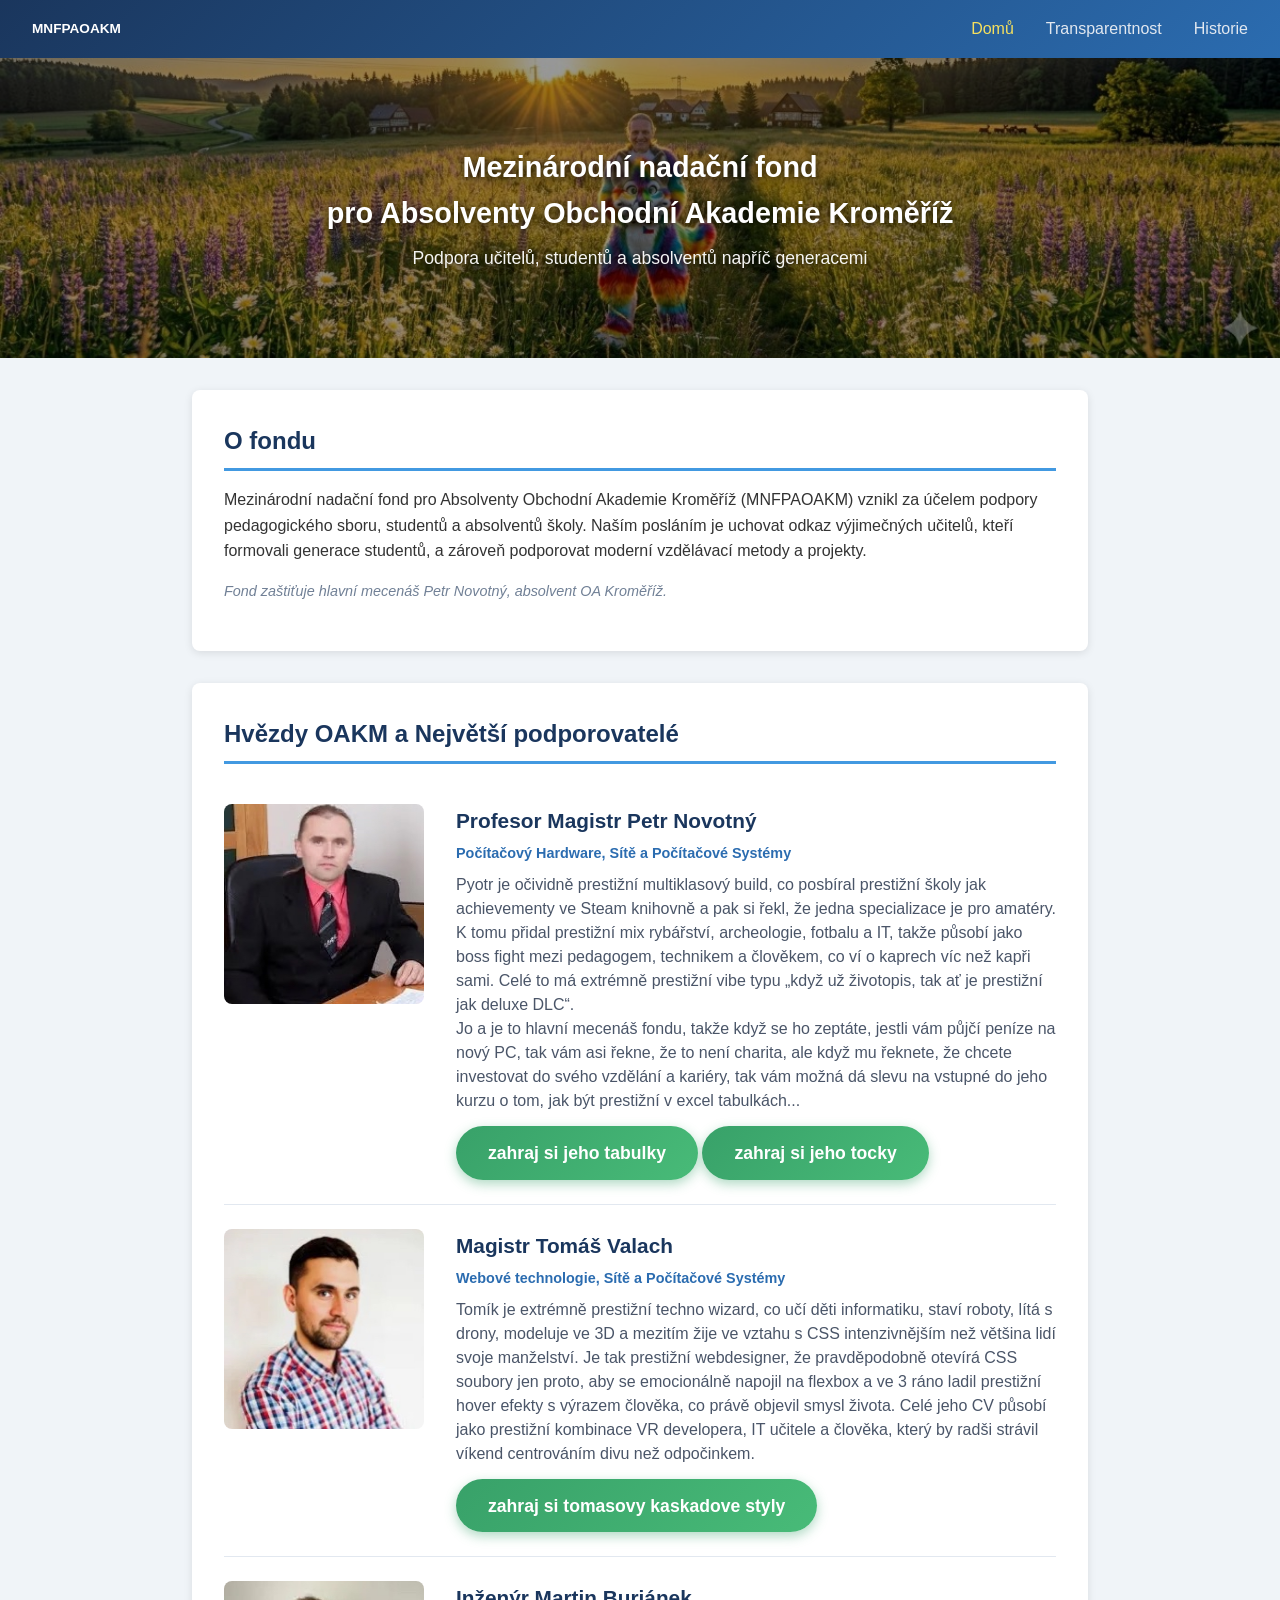
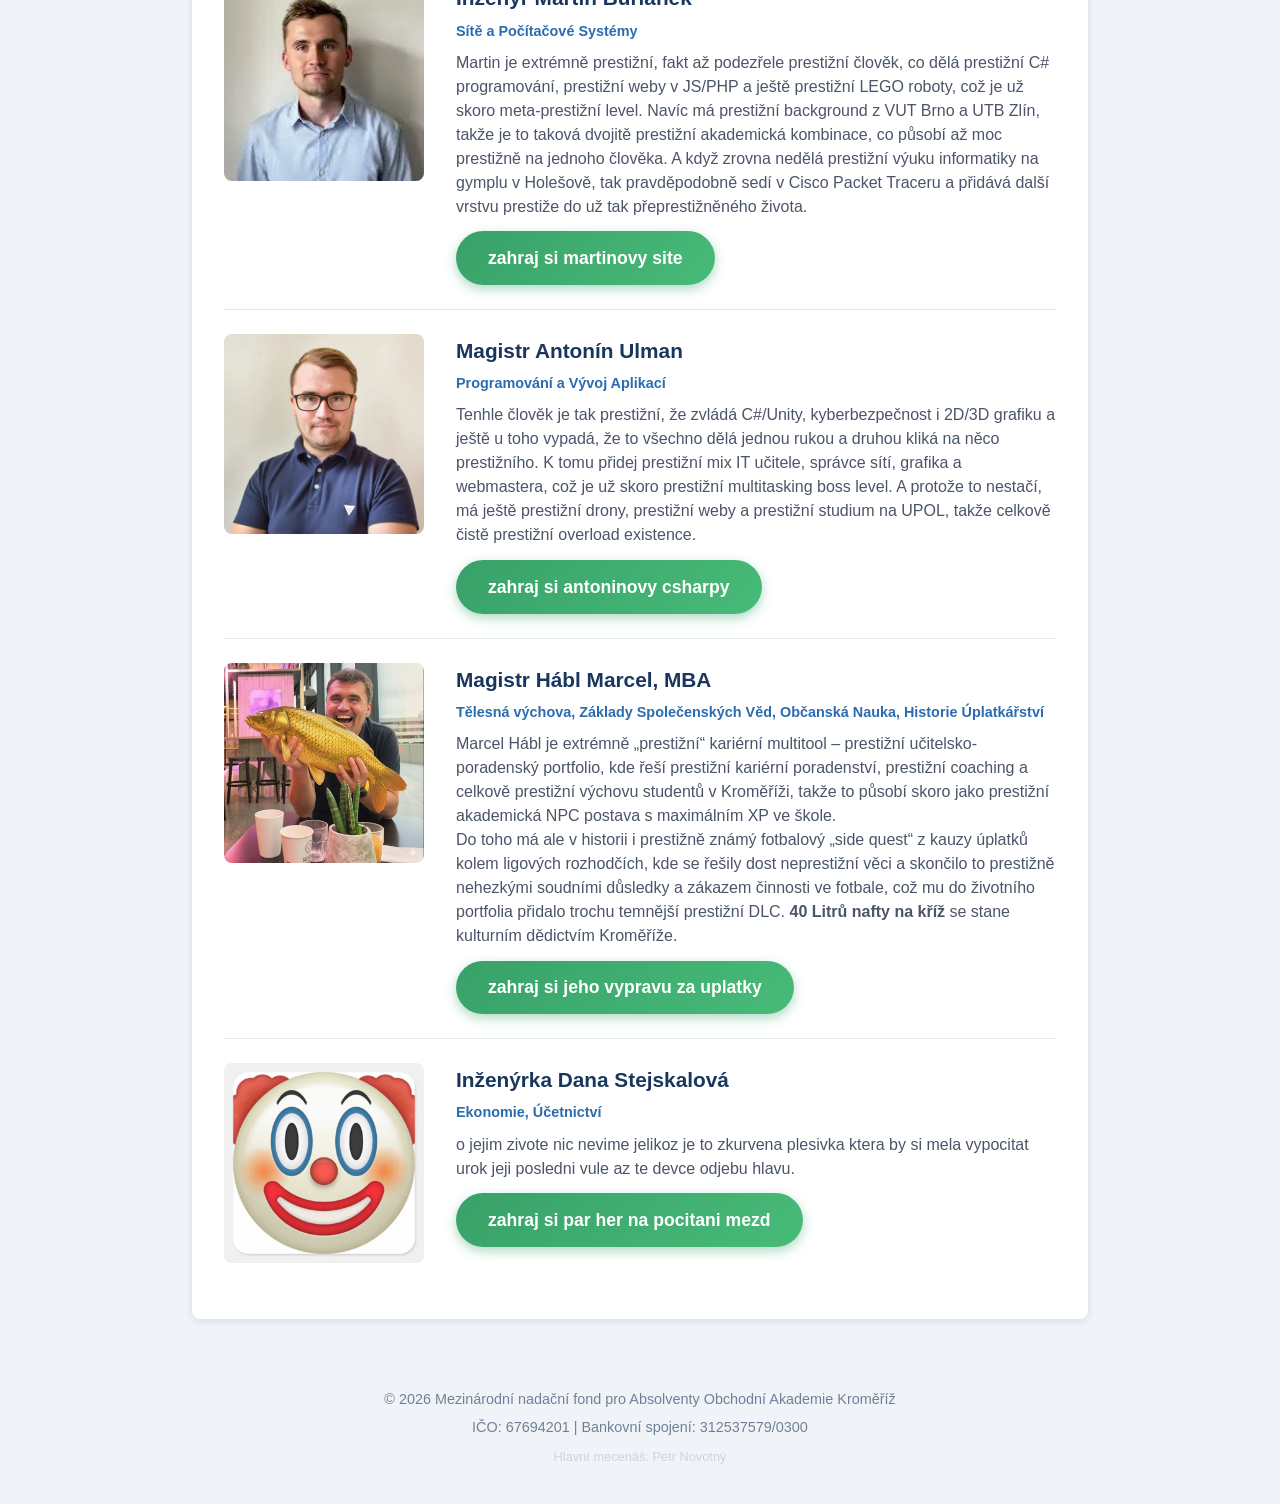
==== commit 86997b86: "Update footer information across multiple pages" ====
--- a/index.html
+++ b/index.html
@@ -199,7 +199,7 @@
         &copy; 2026 Mezinárodní nadační fond pro Absolventy Obchodní Akademie
         Kroměříž
       </p>
-      <p>IČ: 12345678 | Bankovní spojení: 987654321/0800</p>
+      <p>IČO: 67694201 | Bankovní spojení: 312537579/0300</p>
       <p style="color: #cbd5e0; font-size: 0.8rem; margin-top: 0.5rem">
         Hlavní mecenáš: Petr Novotný
       </p>
